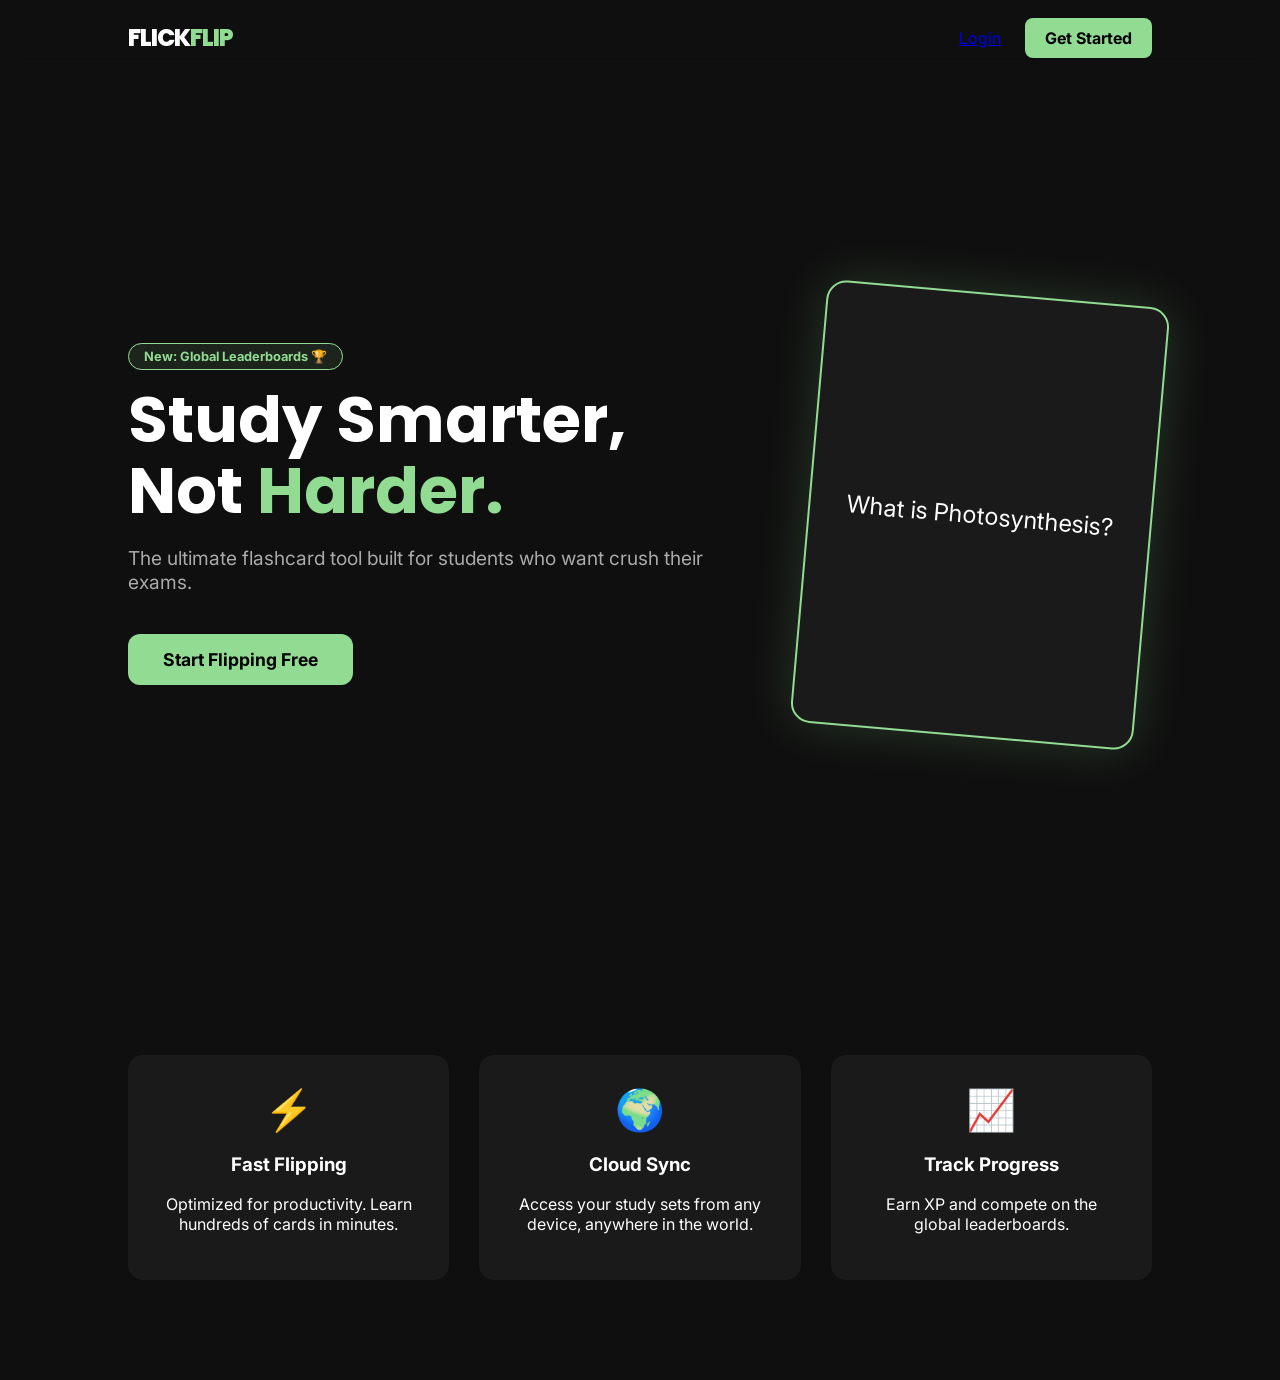
==== public/index.html @ 190688e3 "first upload" ====
<!DOCTYPE html>
<html lang="en">
<head>
    <meta charset="UTF-8">
    <meta name="viewport" content="width=device-width, initial-scale=1.0">
    <title>Flick Flip | Master Your Studies</title>
    <link href="https://fonts.googleapis.com/css2?family=Inter:wght@400;700&family=Poppins:wght@600;800&display=swap" rel="stylesheet">
    <style>
        :root {
            --primary: #92db92;
            --bg: #0f0f0f;
            --card-bg: #1a1a1a;
            --text: #ffffff;
        }

        .landing-page {
            background-color: var(--bg);
            color: var(--text);
            font-family: 'Inter', sans-serif;
            margin: 0;
            overflow-x: hidden;
        }

        .landing-nav {
            display: flex;
            justify-content: space-between;
            align-items: center;
            padding: 20px 10%;
            background: rgba(15, 15, 15, 0.8);
            backdrop-filter: blur(10px);
            position: sticky;
            top: 0;
            z-index: 100;
        }

        .logo {
            font-family: 'Poppins', sans-serif;
            font-size: 1.5rem;
            font-weight: 800;
            letter-spacing: -1px;
        }

        .logo span { color: var(--primary); }

        .cta-button-nav {
            background: var(--primary);
            color: black;
            padding: 10px 20px;
            border-radius: 8px;
            text-decoration: none;
            font-weight: bold;
            margin-left: 20px;
        }

        .hero {
            display: flex;
            align-items: center;
            justify-content: space-between;
            padding: 80px 10%;
            min-height: 80vh;
        }

        .hero-content { max-width: 600px; }

        .badge {
            background: rgba(146, 219, 146, 0.1);
            color: var(--primary);
            padding: 5px 15px;
            border-radius: 20px;
            font-size: 0.8rem;
            font-weight: bold;
            border: 1px solid var(--primary);
        }

        .hero h1 {
            font-family: 'Poppins', sans-serif;
            font-size: 4rem;
            margin: 20px 0;
            line-height: 1.1;
        }

        .highlight { color: var(--primary); }

        .hero p {
            font-size: 1.2rem;
            color: #aaa;
            margin-bottom: 40px;
        }

        .main-btn {
            background: var(--primary);
            color: black;
            padding: 15px 35px;
            border-radius: 12px;
            font-size: 1.1rem;
            font-weight: bold;
            text-decoration: none;
            transition: transform 0.2s;
            display: inline-block;
        }

        .main-btn:hover { transform: translateY(-3px); }

        .card-preview {
            width: 300px;
            height: 400px;
            background: var(--card-bg);
            border: 2px solid var(--primary);
            border-radius: 20px;
            display: flex;
            align-items: center;
            justify-content: center;
            text-align: center;
            padding: 20px;
            font-size: 1.5rem;
            box-shadow: 0 0 50px rgba(146, 219, 146, 0.2);
            transform: rotate(5deg);
        }

        .features {
            display: grid;
            grid-template-columns: repeat(auto-fit, minmax(250px, 1fr));
            gap: 30px;
            padding: 100px 10%;
        }

        .feature-card {
            background: var(--card-bg);
            padding: 30px;
            border-radius: 15px;
            text-align: center;
            transition: background 0.3s;
        }

        .feature-card:hover { background: #222; }

        .feature-card .icon { font-size: 2.5rem; margin-bottom: 15px; }
    </style>
</head>
<body class="landing-page">

    <nav class="landing-nav">
        <div class="logo">FLICK<span>FLIP</span></div>
        <div class="nav-links">
            <a href="login.html" class="login-link">Login</a>
            <a href="login.html" class="cta-button-nav">Get Started</a>
        </div>
    </nav>

    <header class="hero">
        <div class="hero-content">
            <span class="badge">New: Global Leaderboards 🏆</span>
            <h1>Study Smarter, Not <span class="highlight">Harder.</span></h1>
            <p>The ultimate flashcard tool built for students who want crush their exams.</p>
            
            <div class="hero-btns">
                <a href="login.html" class="main-btn">Start Flipping Free</a>
            </div>
        </div>

        <div class="hero-visual">
            <div class="card-preview">
                <div class="preview-front">What is Photosynthesis?</div>
            </div>
        </div>
    </header>

    <section id="features" class="features">
        <div class="feature-card">
            <div class="icon">⚡</div>
            <h3>Fast Flipping</h3>
            <p>Optimized for productivity. Learn hundreds of cards in minutes.</p>
        </div>
        <div class="feature-card">
            <div class="icon">🌍</div>
            <h3>Cloud Sync</h3>
            <p>Access your study sets from any device, anywhere in the world.</p>
        </div>
        <div class="feature-card">
            <div class="icon">📈</div>
            <h3>Track Progress</h3>
            <p>Earn XP and compete on the global leaderboards.</p>
        </div>
    </section>

</body>
</html>
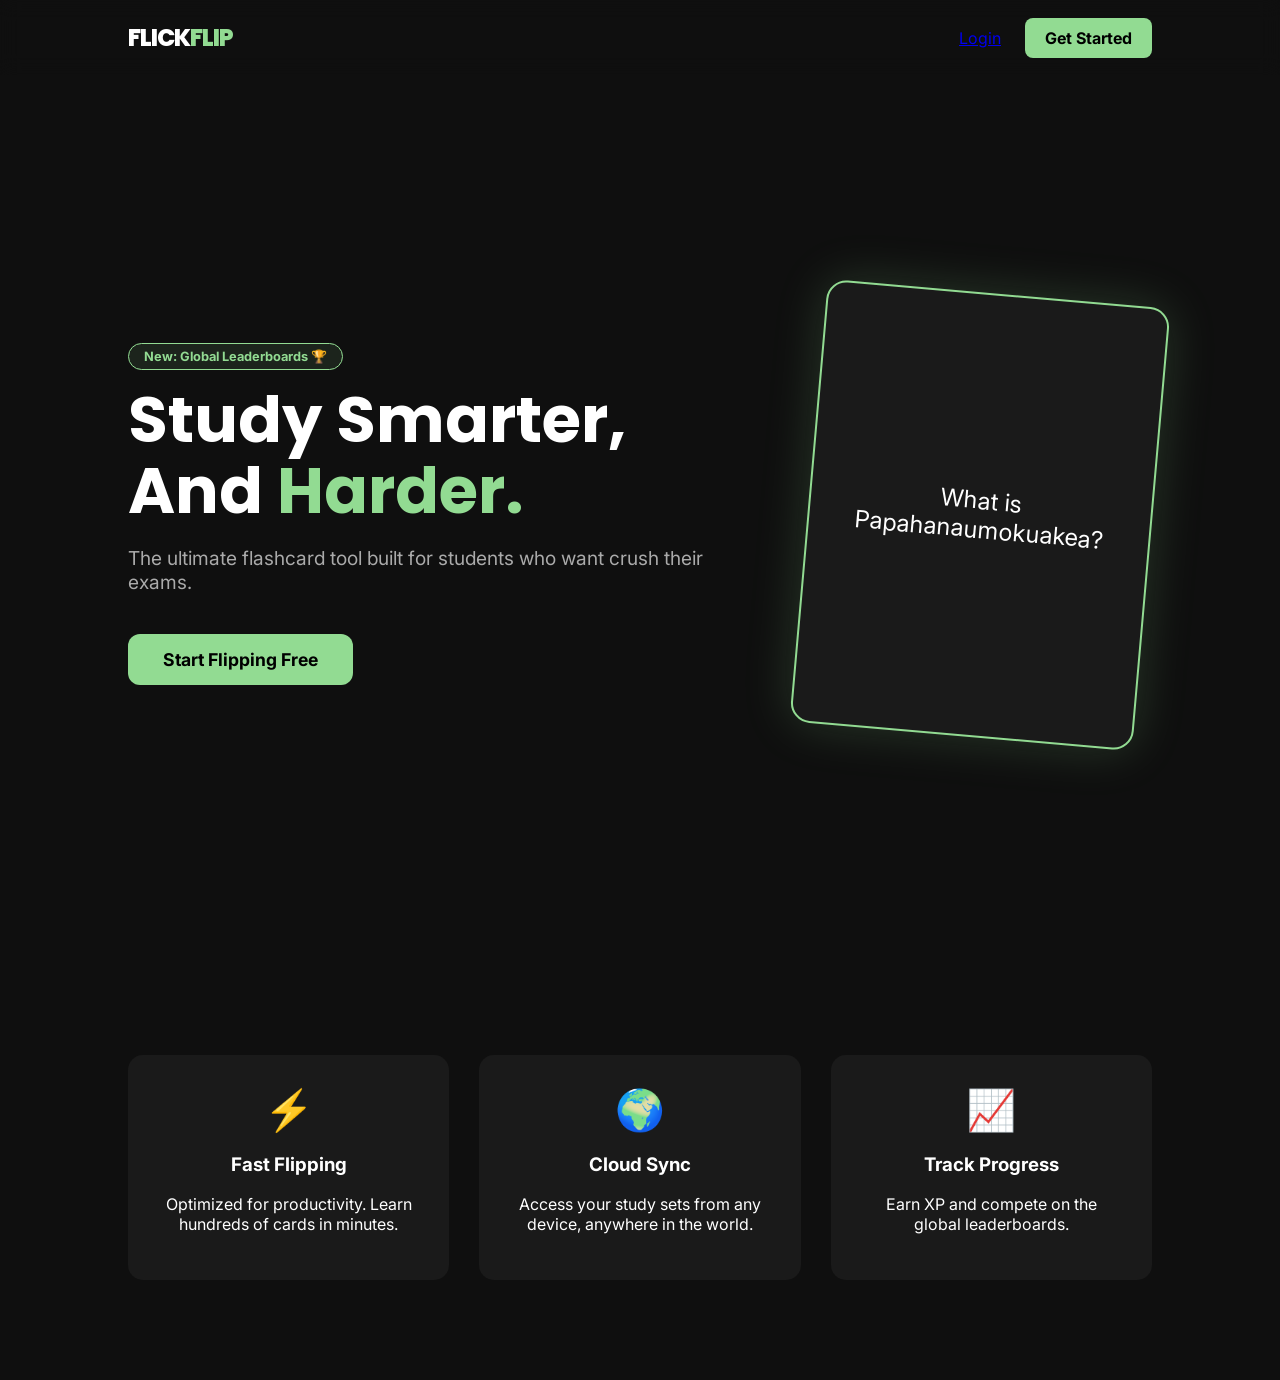
==== commit 71adc0b9: "updated index.html" ====
--- a/public/index.html
+++ b/public/index.html
@@ -139,6 +139,8 @@
 </head>
 <body class="landing-page">
 
+    <!--I greatly thank Gemini AI for helping me go through my sturggles-->
+
     <nav class="landing-nav">
         <div class="logo">FLICK<span>FLIP</span></div>
         <div class="nav-links">
@@ -150,7 +152,7 @@
     <header class="hero">
         <div class="hero-content">
             <span class="badge">New: Global Leaderboards 🏆</span>
-            <h1>Study Smarter, Not <span class="highlight">Harder.</span></h1>
+            <h1>Study Smarter, And <span class="highlight">Harder.</span></h1>
             <p>The ultimate flashcard tool built for students who want crush their exams.</p>
             
             <div class="hero-btns">
@@ -160,7 +162,7 @@
 
         <div class="hero-visual">
             <div class="card-preview">
-                <div class="preview-front">What is Photosynthesis?</div>
+                <div class="preview-front">What is Papahanaumokuakea?</div>
             </div>
         </div>
     </header>
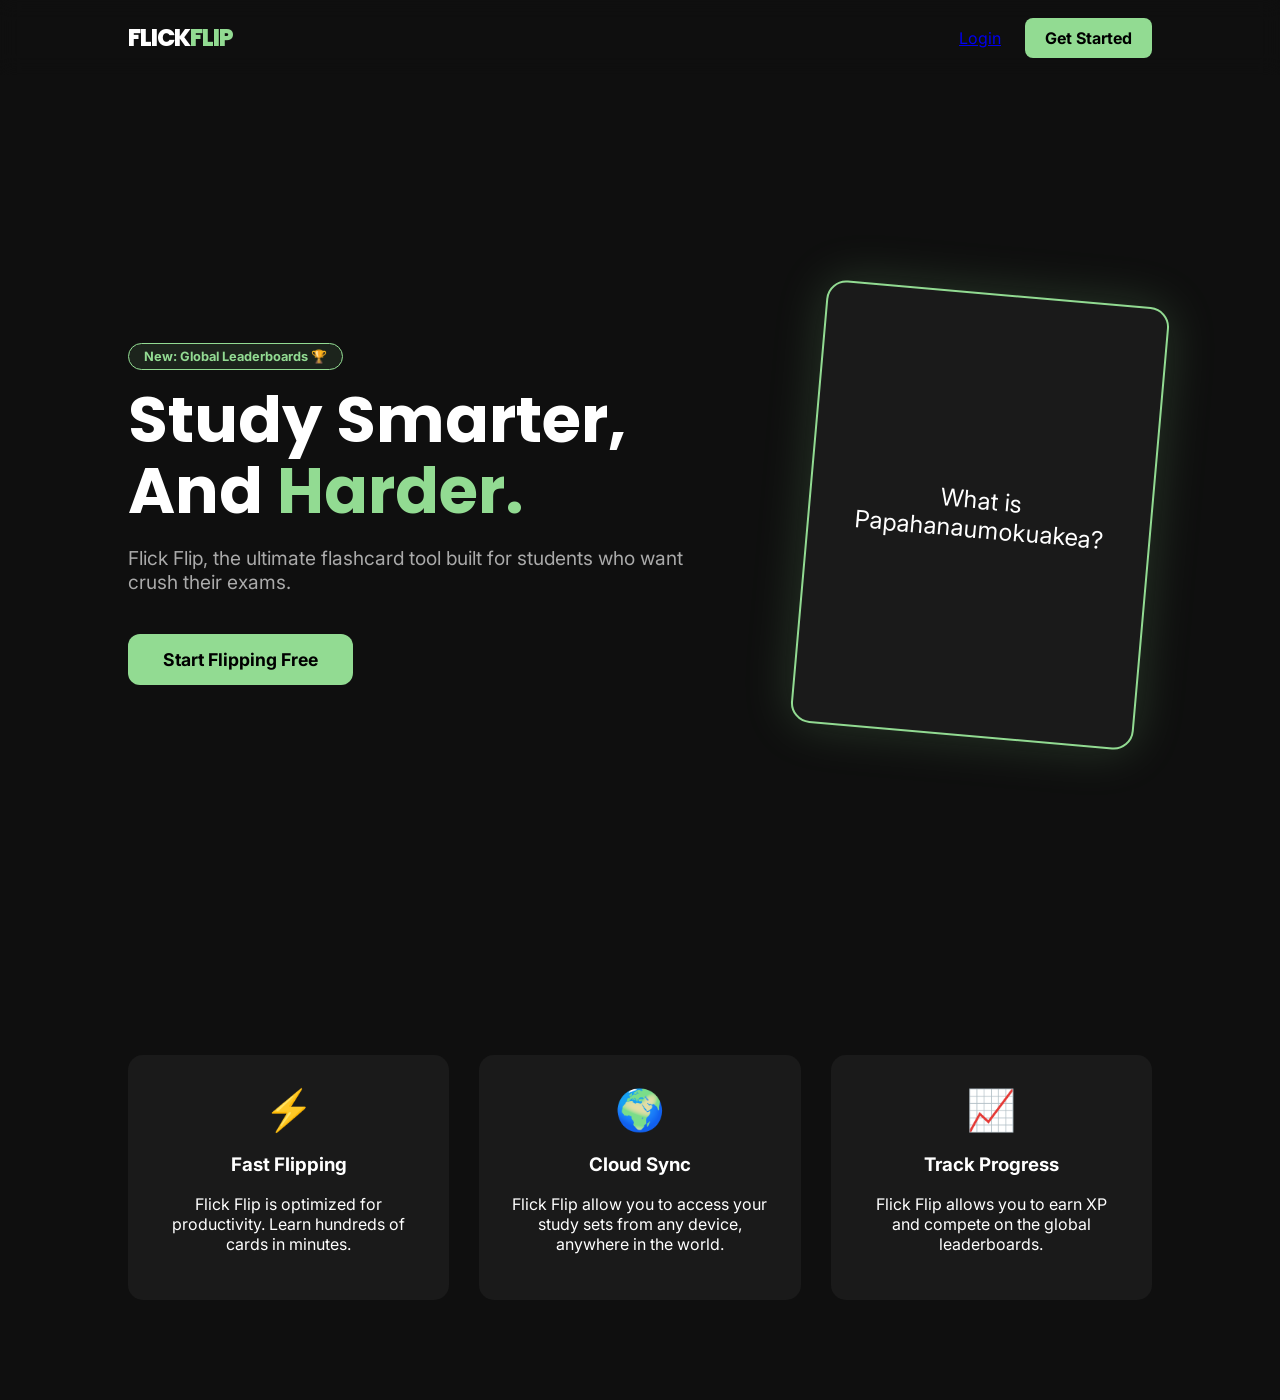
==== commit 94718dcf: "more flick flip text for google" ====
--- a/public/index.html
+++ b/public/index.html
@@ -153,7 +153,7 @@
         <div class="hero-content">
             <span class="badge">New: Global Leaderboards 🏆</span>
             <h1>Study Smarter, And <span class="highlight">Harder.</span></h1>
-            <p>The ultimate flashcard tool built for students who want crush their exams.</p>
+            <p>Flick Flip, the ultimate flashcard tool built for students who want crush their exams.</p>
             
             <div class="hero-btns">
                 <a href="login.html" class="main-btn">Start Flipping Free</a>
@@ -171,17 +171,17 @@
         <div class="feature-card">
             <div class="icon">⚡</div>
             <h3>Fast Flipping</h3>
-            <p>Optimized for productivity. Learn hundreds of cards in minutes.</p>
+            <p>Flick Flip is optimized for productivity. Learn hundreds of cards in minutes.</p>
         </div>
         <div class="feature-card">
             <div class="icon">🌍</div>
             <h3>Cloud Sync</h3>
-            <p>Access your study sets from any device, anywhere in the world.</p>
+            <p>Flick Flip allow you to access your study sets from any device, anywhere in the world.</p>
         </div>
         <div class="feature-card">
             <div class="icon">📈</div>
             <h3>Track Progress</h3>
-            <p>Earn XP and compete on the global leaderboards.</p>
+            <p>Flick Flip allows you to earn XP and compete on the global leaderboards.</p>
         </div>
     </section>
 
